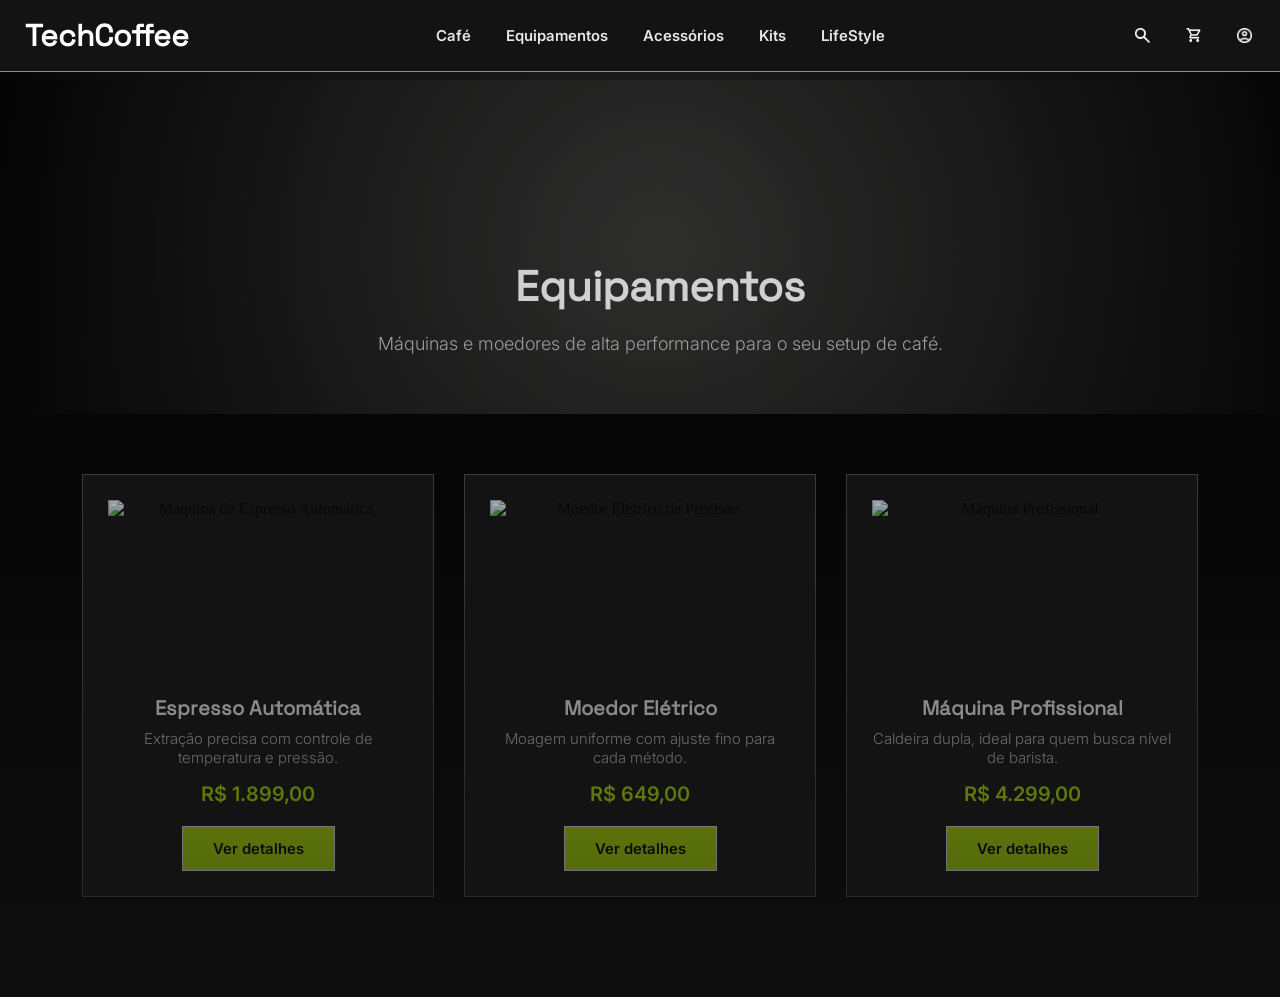
==== equipamentos.html @ c28b61a8 "TechCoffee 0.0.1" ====
<!DOCTYPE html>
<html lang="pt-br">

<head>
    <meta charset="UTF-8">
    <meta name="viewport" content="width=device-width, initial-scale=1.0">
    <title>Tech Equipamentos</title>
    <link rel="stylesheet" href="style.css">
</head>

<body>
    <header class="header">
        <navbar class="navigation">
            <div class="logo">
                <a href="index.html">
                    <h1 class="title-logo">TechCoffee</h1>
                </a>
            </div>
            <div class="nav_desktop">
                <ul>
                    <li><a href="cafe.html">Café</a></li>
                    <li><a href="equipamentos.html">Equipamentos</a></li>
                    <li><a href="acessorios.html">Acessórios</a></li>
                    <li><a href="kits.html">Kits</a></li>
                    <li><a href="lifestyle.html">LifeStyle</a></li>
                </ul>
            </div>
            <div class="actions">
                <button class="botao-search">
                    <div class="icon_search">
                        <img src="assets/icons/vetor-search.png" alt="icon search">
                    </div>
                </button>
                <button class="botao-carrinho">
                    <div class="icon_carrinho">
                        <img src="assets/icons/vetor-carrinho.png" alt="icon carrinho">
                    </div>
                </button>
                <button class="botao-perfil">
                    <div class="icon_perfil">
                        <img src="assets/icons/vetor-perfil.png" alt="icon perfil">
                    </div>
                </button>
            </div>
        </navbar>
    </header>
    <!--Cabeçalho-->

    <main class="main">
        <div class="page_heading">
            <h2>Equipamentos</h2>
            <p>
                Máquinas e moedores de alta performance para o seu setup de café.
            </p>
        </div>

        <div class="produtos_grid">
            <div class="produto_card">
                <img src="assets/img/equipamentos/maquina-espresso.png" alt="Máquina de Espresso Automática">
                <h3>Espresso Automática</h3>
                <p class="info_text">Extração precisa com controle de temperatura e pressão.</p>
                <span class="preco">R$ 1.899,00</span>
                <button class="botao_produto">
                    <p class="kit-text">Ver detalhes</p>
                </button>
            </div>

            <div class="produto_card">
                <img src="assets/img/equipamentos/moedor-eletrico.png" alt="Moedor Elétrico de Precisão">
                <h3>Moedor Elétrico</h3>
                <p class="info_text">Moagem uniforme com ajuste fino para cada método.</p>
                <span class="preco">R$ 649,00</span>
                <button class="botao_produto">
                    <p class="kit-text">Ver detalhes</p>
                </button>
            </div>

            <div class="produto_card">
                <img src="assets/img/equipamentos/maquina-profissional.png" alt="Máquina Profissional">
                <h3>Máquina Profissional</h3>
                <p class="info_text">Caldeira dupla, ideal para quem busca nível de barista.</p>
                <span class="preco">R$ 4.299,00</span>
                <button class="botao_produto">
                    <p class="kit-text">Ver detalhes</p>
                </button>
            </div>
        </div>
    </main>
</body>

</html>
---- style.css ----
@font-face {
    font-family: 'Space';
    src: url(assets/fontes/SpaceGrotesk-Regular.ttf);
}

@font-face {
    font-family: 'Inter';
    src: url(assets/fontes/Inter_18pt-SemiBold.ttf);
}
@font-face {
    font-family: 'light-inter';
    src: url(assets/fontes/Inter_18pt-Light.ttf);
}

*{
    margin: 0;
    padding: 0;
}

.navigation{
    display: flex;
    justify-content: space-between;
    background-color: #131313;
    align-items: center;
    position: fixed;
    width: 100%;
    z-index: 100;
    border-bottom: solid 1px rgb(145, 140, 140);

}
.logo{
    margin-left: 20px ;
}
.logo h1{
    color: white;
    font-family: 'Space';
    cursor: pointer;
}

.nav_desktop ul, li, a{
    display: flex;
    flex-direction: row ;
    text-decoration: none;
    color: rgb(235, 229, 229);
    gap: 15px;
    padding: 5px;
    font-family: 'Inter';
    font-size: 15px;
    cursor: pointer;
    transition: all 0.4s ease;
    text-align: center;
}

.nav_desktop li:hover{
    transform: scale(1.1);
}
.actions{
    display: flex;
    gap: 20px;
    margin-right: 20px;
    
}
.navigation button {
    background-color: transparent;
    border: 0;
    border-radius: 100px;
    padding: 8px;  
    margin: 20px 0px;                  /* área clicável maior */
    cursor: pointer;                 /* mãozinha ao passar o mouse */
    transition: all 0.3s ease;      /* transição no elemento certo */
}
.navigation button:hover {
    transform: scale(1.2); 
            /* cresce levemente */
}

.botao-search img,
.botao-carrinho img,
.botao-perfil img
{
    height: 15px;
    display: block;
    filter: invert(1);
    
}
/*Cabeçalho finaliza aqui*/

.main{
    width: 100%;
    background: radial-gradient(circle, #363535, #000000);
    border-bottom: solid 1px white;
    position: relative;
    overflow: hidden;
    padding-top: 80px;
}
.main::after{
    content: '';
    position: absolute;
    inset: 0;
    width: 100%;
    height: 100%;
    background: linear-gradient(to bottom, rgba(14, 20, 15, 0.2) 30%, rgba(19, 19, 19, 0.7) 100%);
    z-index: 1;
    pointer-events: none;
}
.hero_section{
    width: 100%;
    min-height: 820px;
    position: relative;
    display: flex;
    align-items: center;
    justify-content: center;
    text-align: center;
    color: white;
    overflow: hidden;
    padding: 70px 20px 90px;
    box-sizing: border-box;
    scroll-margin-top: 90px;
}
.hero_section img{
    position: absolute;
    top: 50%;
    left: 50%;
    transform: translate(-50%, -50%);
    height: 100%;
    max-height: 800px;
    width: auto;
    max-width: 92%;
    object-fit: contain;
    opacity: 0.4;
    z-index: 0;
}
.hero_content{
    position: relative;
    z-index: 3;
    display: flex;
    flex-direction: column;
    align-items: center;
    max-width: 900px;
}
.hero_content h2{
    font-family: 'Space';
    font-size: 50px;
    line-height: 1.2;
}
.hero_content .info_heading{
    margin-top: 30px;
}
.hero_content .info_text{
    font-family: 'light-inter';
    font-size: 22px;
    color: #c5c5c5;
    max-width: 720px;
    margin: 0 auto;
}
.actions_main{
    position: relative;
    z-index: 3;
    display: flex;
    flex-wrap: wrap;
    justify-content: center;
    gap: 25px;
    margin-top: 45px;
}

.actions_main .botao_explore,
.actions_main .botao_mais{
    position: relative;
    z-index: 3;
    display: inline-block;
    font-family: 'Inter';
    font-size: 20px;
    border: 1px solid #C0F500;
    padding: 15px 40px;
    cursor: pointer;
    text-decoration: none;
    transition: all 0.4s ease;
    box-sizing: border-box;
}

.actions_main .botao_explore{
    background-color: #C0F500;
    color: black;
}

.actions_main .botao_mais{
    background-color: transparent;
    color: white;
}

.actions_main .botao_explore:hover,
.actions_main .botao_mais:hover{
    transform: scale(1.1);
    background-color: transparent;
    color: #C0F500;
}

/* Páginas internas (Kits, Café, Equipamentos, Acessórios, LifeStyle) */

.page_heading{
    width: 100%;
    background: radial-gradient(circle, #363535, #000000);
    color: white;
    text-align: center;
    padding: 180px 20px 60px;
}
.page_heading h2{
    font-family: 'Space';
    font-size: 42px;
}
.page_heading p{
    font-family: 'light-inter';
    font-size: 18px;
    color: #c5c5c5;
    max-width: 600px;
    margin: 20px auto 0;
}

/* Cabeçalho de página com foto de fundo */

.page_hero{
    width: 100%;
    min-height: 10px;
    background-color: #000000;
    position: relative;
    overflow: hidden;
    display: flex;
    align-items: center;
    justify-content: center;
}
.page_hero img{
    position: absolute;
    inset: 0;
    width: 100%;
    height: 100%;
    object-fit: cover;
    opacity: 0.4;
}
.page_hero::after{
    content: '';
    position: absolute;
    inset: 0;
    background: linear-gradient(to bottom, rgba(0, 0, 0, 0.35), rgba(0, 0, 0, 0.85));
    pointer-events: none;
}
.page_hero_heading{
    position: relative;
    z-index: 2;
    color: white;
    text-align: center;
    padding: 80px 20px;
}
.page_hero_heading h2{
    font-family: 'Space';
    font-size: 70px;
}
.page_hero_heading p{
    font-family: 'light-inter';
    font-size: 18px;
    color: #c5c5c5;
    max-width: 600px;
    margin: 20px auto 0;
}

.produtos_grid{
    display: flex;
    flex-wrap: wrap;
    justify-content: center;
    gap: 30px;
    background-color: #000000;
    padding: 60px 40px 100px;
}

.produto_card{
    background-color: #131313;
    border: 1px solid rgb(78, 78, 78);
    width: 300px;
    padding: 25px;
    display: flex;
    flex-direction: column;
    align-items: center;
    text-align: center;
    transition: all 0.4s ease;
}
.produto_card:hover{
    transform: translateY(-8px);
    border-color: #C0F500;
}
.produto_card img{
    width: 100%;
    height: 180px;
    object-fit: contain;
    margin-bottom: 15px;
}
.produto_card h3{
    font-family: 'Space';
    color: white;
    font-size: 20px;
    margin-bottom: 8px;
}
.produto_card .info_text{
    font-family: 'light-inter';
    color: #c5c5c5;
    font-size: 15px;
    margin-bottom: 15px;
}
.preco{
    font-family: 'Inter';
    color: #C0F500;
    font-size: 20px;
    margin-bottom: 20px;
}
.botao_produto{
    font-family: 'Inter';
    font-size: 15px;
    border: 1px solid white;
    background-color: #C0F500;
    color: black;
    padding: 12px 30px;
    cursor: pointer;
    transition: all 0.3s ease;
}
.botao_produto:hover{
    transform: scale(1.1);
    background-color: transparent;
    color: #C0F500;
}

/* Modal de produto */

.modal_overlay{
    position: fixed;
    inset: 0;
    background: rgba(0, 0, 0, 0.75);
    display: flex;
    align-items: center;
    justify-content: center;
    z-index: 200;
    padding: 20px;
}
.modal_box{
    background-color: #131313;
    border: 1px solid rgb(78, 78, 78);
    max-width: 420px;
    width: 100%;
    padding: 30px;
    position: relative;
    text-align: center;
    display: flex;
    flex-direction: column;
    align-items: center;
}
.modal_fechar{
    position: absolute;
    top: 8px;
    right: 14px;
    background: transparent;
    border: 0;
    color: white;
    font-size: 26px;
    line-height: 1;
    cursor: pointer;
    transition: color 0.3s ease;
}
.modal_fechar:hover{
    color: #C0F500;
}
.modal_box img{
    width: 100%;
    height: 200px;
    object-fit: contain;
    margin-bottom: 15px;
}
.modal_box h3{
    font-family: 'Space';
    color: white;
    font-size: 22px;
    margin-bottom: 10px;
}
.modal_box .info_text{
    font-family: 'light-inter';
    color: #c5c5c5;
    font-size: 15px;
    margin-bottom: 15px;
}
.modal_box .preco{
    font-family: 'Inter';
    color: #C0F500;
    font-size: 22px;
    display: block;
    margin-bottom: 20px;
}

/* ==========================================================
   HOMEPAGE
   ========================================================== */

html{
    scroll-behavior: smooth;
}
section[id]{
    scroll-margin-top: 90px;
}

.section_heading{
    max-width: 680px;
    margin: 0 auto 55px;
    text-align: center;
}
.section_tag{
    display: block;
    font-family: 'Inter';
    color: #C0F500;
    font-size: 13px;
    letter-spacing: 2.5px;
    text-transform: uppercase;
    margin-bottom: 14px;
}
.section_heading h2{
    font-family: 'Space';
    font-size: 36px;
    color: white;
    margin-bottom: 14px;
}
.section_heading p{
    font-family: 'light-inter';
    font-size: 16px;
    color: #c5c5c5;
}

/* ---------- Encontre seu café ideal ---------- */

.metodos_section{
    background-color: #000000;
    padding: 100px 40px 110px;
}

.metodos_grid{
    max-width: 1200px;
    margin: 0 auto;
    display: grid;
    grid-template-columns: repeat(auto-fit, minmax(170px, 1fr));
    gap: 20px;
    box-sizing: border-box;
}
.metodo_card{
    background-color: #131313;
    border: 1px solid rgb(78, 78, 78);
    padding: 34px 20px;
    box-sizing: border-box;
    text-align: center;
    transition: all 0.4s ease;
}
.metodo_card:hover{
    transform: translateY(-8px);
    border-color: #C0F500;
}
.metodo_sigla{
    font-family: 'Space';
    font-size: 24px;
    color: #C0F500;
    margin-bottom: 16px;
}
.metodo_card h3{
    font-family: 'Space';
    font-size: 17px;
    color: white;
    margin-bottom: 8px;
}
.metodo_card p{
    font-family: 'light-inter';
    font-size: 13px;
    color: #9a9a9a;
}

/* ---------- Monte seu setup ---------- */

.setup_section{
    background: radial-gradient(circle at top, #262626, #000000);
    padding: 100px 40px 120px;
}
.setup_grid{
    max-width: 1150px;
    margin: 0 auto;
    display: flex;
    flex-wrap: wrap;
    justify-content: center;
    align-items: center;
    gap: 10px;
    box-sizing: border-box;
}
.setup_item{
    background-color: #131313;
    border: 1px solid rgb(78, 78, 78);
    width: 230px;
    padding: 25px 20px;
    text-align: center;
    box-sizing: border-box;
    transition: all 0.4s ease;
}
.setup_item:hover{
    transform: translateY(-8px);
    border-color: #C0F500;
}
.setup_item img{
    width: 100%;
    height: 120px;
    object-fit: contain;
    margin-bottom: 16px;
}
.setup_step{
    display: block;
    font-family: 'Inter';
    color: #C0F500;
    font-size: 13px;
    margin-bottom: 8px;
}
.setup_item h3{
    font-family: 'Space';
    font-size: 17px;
    color: white;
    margin-bottom: 6px;
}
.setup_item p{
    font-family: 'light-inter';
    font-size: 13px;
    color: #9a9a9a;
}
.setup_arrow{
    font-family: 'Space';
    font-size: 22px;
    color: #C0F500;
    padding: 0 6px;
}

/* ---------- Destaques TechCoffee ---------- */

.destaques_section{
    background-color: #000000;
    padding: 100px 0 20px;
}
.destaques_section .produtos_grid{
    padding-top: 0;
}
.ver_todos{
    display: block;
    width: fit-content;
    margin: 45px auto 0;
    font-family: 'Inter';
    font-size: 15px;
    color: #C0F500;
    text-decoration: none;
    border-bottom: 1px solid #C0F500;
    padding-bottom: 4px;
    transition: opacity 0.3s ease;
}
.ver_todos:hover{
    opacity: 0.65;
}

/* ---------- TechCoffee Lab ---------- */

.lab_section{
    background-color: #050505;
    padding: 100px 40px 120px;
}
.lab_grid{
    max-width: 1200px;
    margin: 0 auto;
    display: grid;
    grid-template-columns: repeat(auto-fit, minmax(260px, 1fr));
    gap: 25px;
    box-sizing: border-box;
}
.lab_card{
    position: relative;
    height: 320px;
    overflow: hidden;
    border: 1px solid rgb(78, 78, 78);
    transition: border-color 0.4s ease;
}
.lab_card:hover{
    border-color: #C0F500;
}
.lab_card img{
    position: absolute;
    inset: 0;
    width: 100%;
    height: 100%;
    object-fit: cover;
    opacity: 0.55;
    transition: transform 0.6s ease, opacity 0.4s ease;
}
.lab_card:hover img{
    transform: scale(1.08);
    opacity: 0.7;
}
.lab_card::after{
    content: '';
    position: absolute;
    inset: 0;
    background: linear-gradient(to top, rgba(0, 0, 0, 0.92), rgba(0, 0, 0, 0.15) 65%);
}
.lab_content{
    position: relative;
    z-index: 2;
    height: 100%;
    display: flex;
    flex-direction: column;
    justify-content: flex-end;
    padding: 26px;
    box-sizing: border-box;
    text-align: left;
}
.lab_tag{
    font-family: 'Inter';
    color: #C0F500;
    font-size: 12px;
    letter-spacing: 1.5px;
    text-transform: uppercase;
    margin-bottom: 10px;
}
.lab_content h3{
    font-family: 'Space';
    font-size: 19px;
    color: white;
    margin-bottom: 8px;
}
.lab_content p{
    font-family: 'light-inter';
    font-size: 13px;
    color: #c5c5c5;
}

/* ---------- Banner final ---------- */

.cta_final{
    position: relative;
    overflow: hidden;
    border-top: 1px solid rgb(78, 78, 78);
    border-bottom: 1px solid rgb(78, 78, 78);
    padding: 160px 20px;
    text-align: center;
}
.cta_final img{
    position: absolute;
    inset: 0;
    width: 100%;
    height: 100%;
    object-fit: cover;
    object-position: center 30%;
    opacity: 0.55;
    z-index: 0;
}
.cta_final::after{
    content: '';
    position: absolute;
    inset: 0;
    background: radial-gradient(circle, rgba(10, 10, 10, 0.55), rgba(0, 0, 0, 0.92));
    z-index: 1;
    pointer-events: none;
}
.cta_final h2{
    position: relative;
    z-index: 2;
    font-family: 'Space';
    font-size: 44px;
    color: white;
    max-width: 760px;
    margin: 0 auto 35px;
    line-height: 1.25;
}
.botao_cta{
    position: relative;
    z-index: 2;
    display: inline-block;
    font-family: 'Inter';
    font-size: 18px;
    background-color: #C0F500;
    color: black;
    border: 1px solid #C0F500;
    padding: 16px 46px;
    text-decoration: none;
    cursor: pointer;
    transition: all 0.4s ease;
}
.botao_cta:hover{
    transform: scale(1.06);
    background-color: transparent;
    color: #C0F500;
}

/* ---------- Footer ---------- */

.footer{
    background-color: #0a0a0a;
    border-top: 1px solid rgb(78, 78, 78);
    color: #c5c5c5;
    padding: 70px 40px 30px;
    box-sizing: border-box;
}
.footer_grid{
    max-width: 1200px;
    margin: 0 auto;
    display: grid;
    grid-template-columns: 1.4fr 1fr 1fr 1fr;
    gap: 40px;
    padding-bottom: 50px;
    box-sizing: border-box;
}
.footer_brand h2{
    font-family: 'Space';
    color: white;
    font-size: 24px;
    margin-bottom: 14px;
}
.footer_brand p{
    font-family: 'light-inter';
    font-size: 14px;
    color: #9a9a9a;
    max-width: 260px;
    margin-bottom: 22px;
}
.footer_social{
    display: flex;
    gap: 12px;
}
.footer_social a{
    width: 34px;
    height: 34px;
    border: 1px solid rgb(78, 78, 78);
    display: flex;
    align-items: center;
    justify-content: center;
    color: #c5c5c5;
    text-decoration: none;
    font-family: 'Inter';
    font-size: 12px;
    transition: all 0.3s ease;
}
.footer_social a:hover{
    border-color: #C0F500;
    color: #C0F500;
}
.footer_col h4{
    font-family: 'Inter';
    color: white;
    font-size: 13px;
    letter-spacing: 1px;
    text-transform: uppercase;
    margin-bottom: 20px;
}
.footer_col ul{
    list-style: none;
}
.footer_col li{
    margin-bottom: 11px;
}
.footer_col a{
    font-family: 'light-inter';
    font-size: 14px;
    color: #c5c5c5;
    text-decoration: none;
    transition: color 0.3s ease;
}
.footer_col a:hover{
    color: #C0F500;
}
.footer_bottom{
    max-width: 1200px;
    margin: 0 auto;
    border-top: 1px solid rgb(40, 40, 40);
    padding-top: 22px;
    display: flex;
    justify-content: space-between;
    flex-wrap: wrap;
    gap: 12px;
    font-family: 'light-inter';
    font-size: 12px;
    color: #7a7a7a;
    box-sizing: border-box;
}

/* ==========================================================
   RESPONSIVIDADE
   ========================================================== */

@media (max-width: 1024px){
    .hero_section{ min-height: 700px; }
    .hero_content h2{ font-size: 40px; }
    .footer_grid{ grid-template-columns: 1fr 1fr; }
}

@media (max-width: 768px){
    .hero_section{ min-height: 560px; padding: 60px 20px 70px; }
    .hero_content h2{ font-size: 32px; }
    .hero_content .info_text{ font-size: 17px; }
    .actions_main{ flex-direction: column; width: 100%; }
    .actions_main .botao_explore,
    .actions_main .botao_mais{ width: 100%; text-align: center; box-sizing: border-box; }

    .page_heading, .page_hero_heading{ padding-left: 20px; padding-right: 20px; }
    .page_heading h2, .page_hero_heading h2{ font-size: 30px; }

    .produtos_grid{ padding-left: 20px; padding-right: 20px; }
    .produto_card{ width: 100%; max-width: 340px; }

    .setup_grid{ flex-direction: column; }
    .setup_arrow{ transform: rotate(90deg); }

    .section_heading h2{ font-size: 28px; }
    .metodos_section, .setup_section, .lab_section{ padding-left: 20px; padding-right: 20px; }

    .cta_final{ padding: 100px 20px; }
    .cta_final h2{ font-size: 28px; }

    .footer_grid{ grid-template-columns: 1fr; }
    .footer{ padding: 60px 20px 25px; }
}

@media (max-width: 480px){
    .metodos_grid{ grid-template-columns: 1fr 1fr; }
    .lab_grid{ grid-template-columns: 1fr; }
    .footer_bottom{ flex-direction: column; }
}
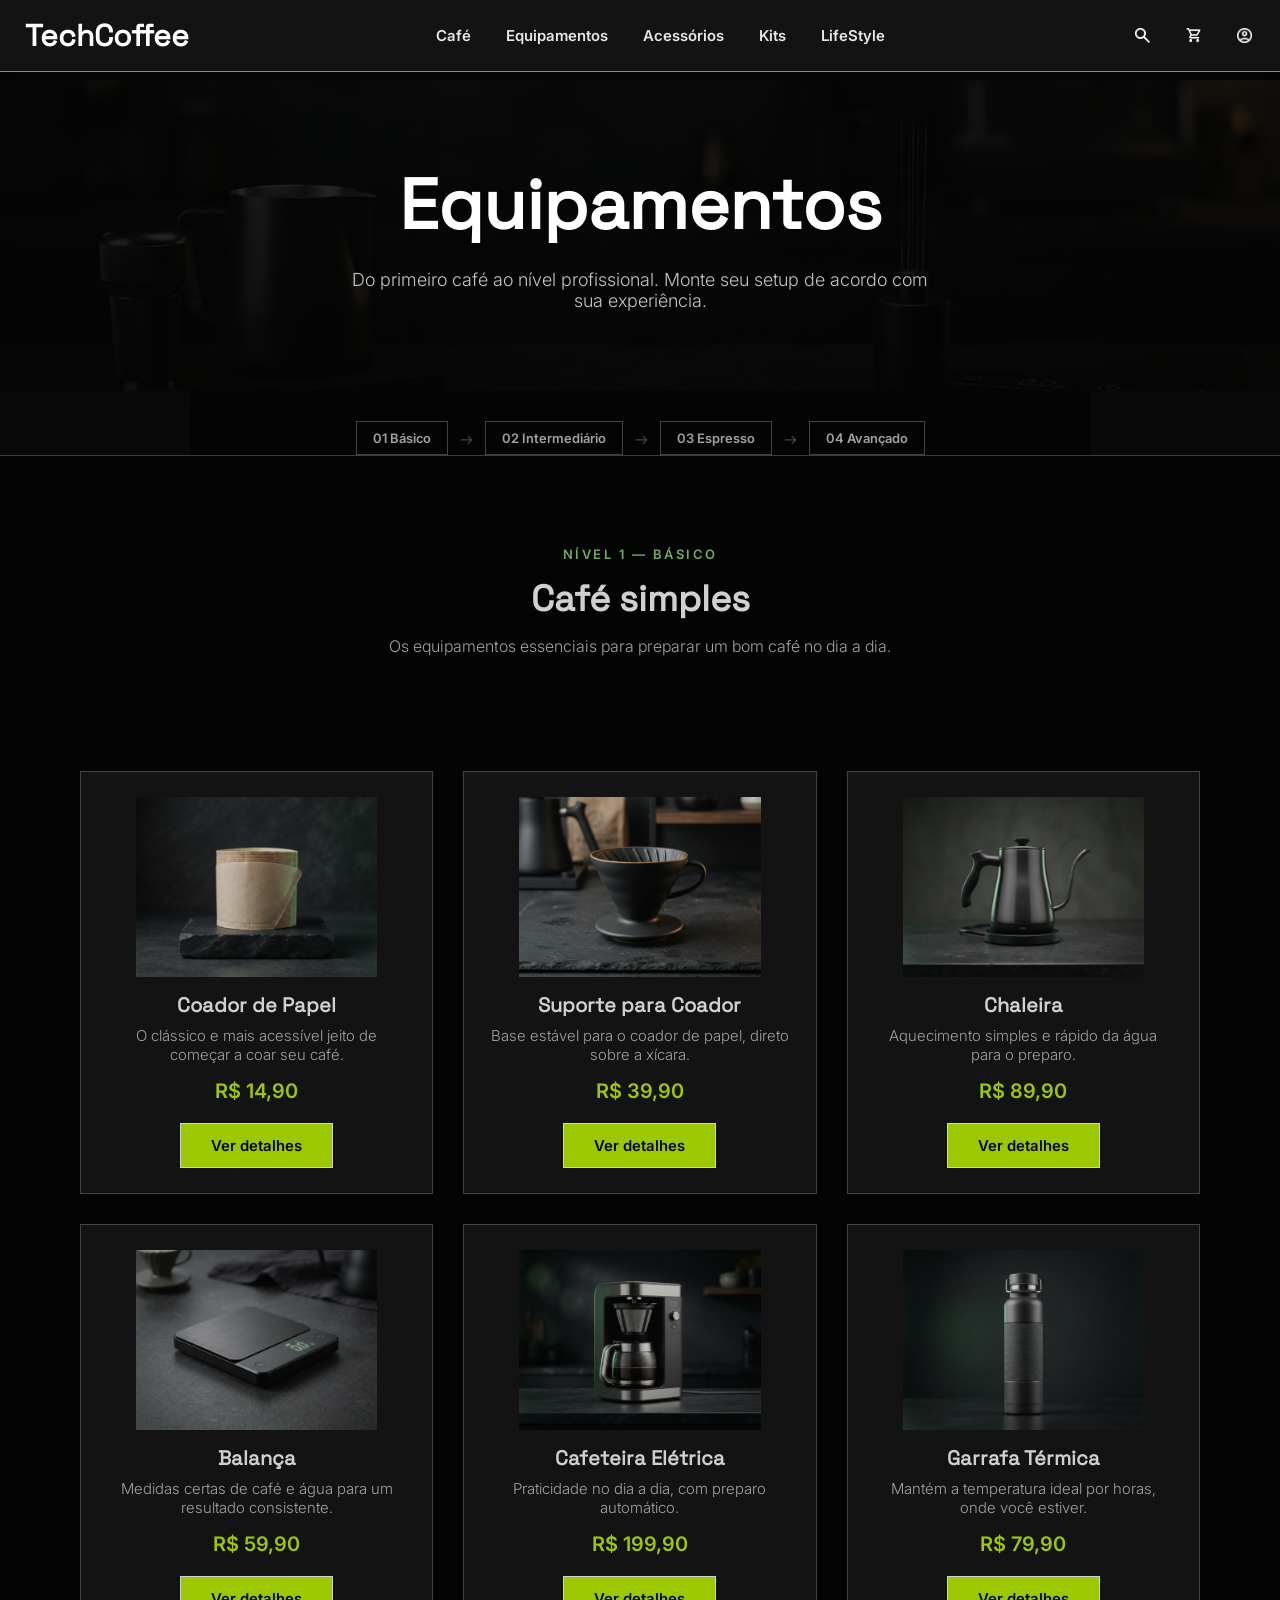
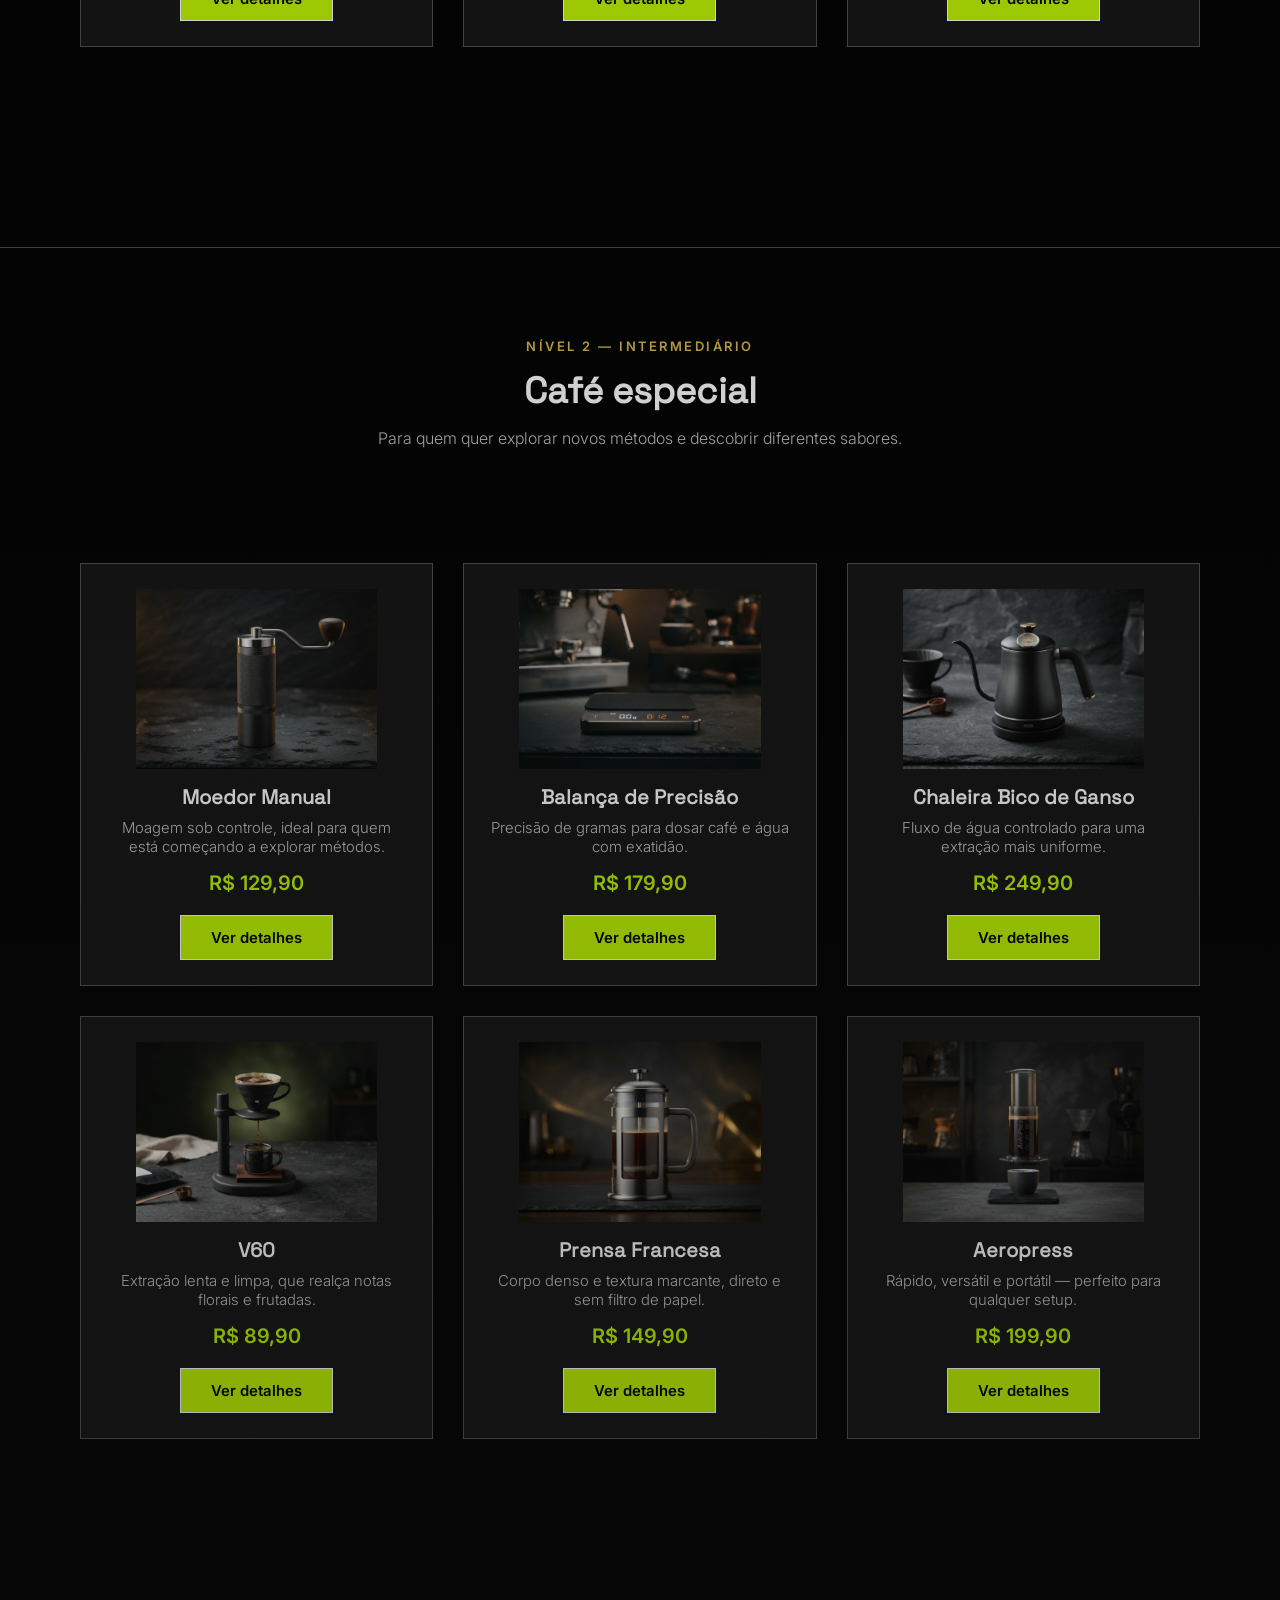
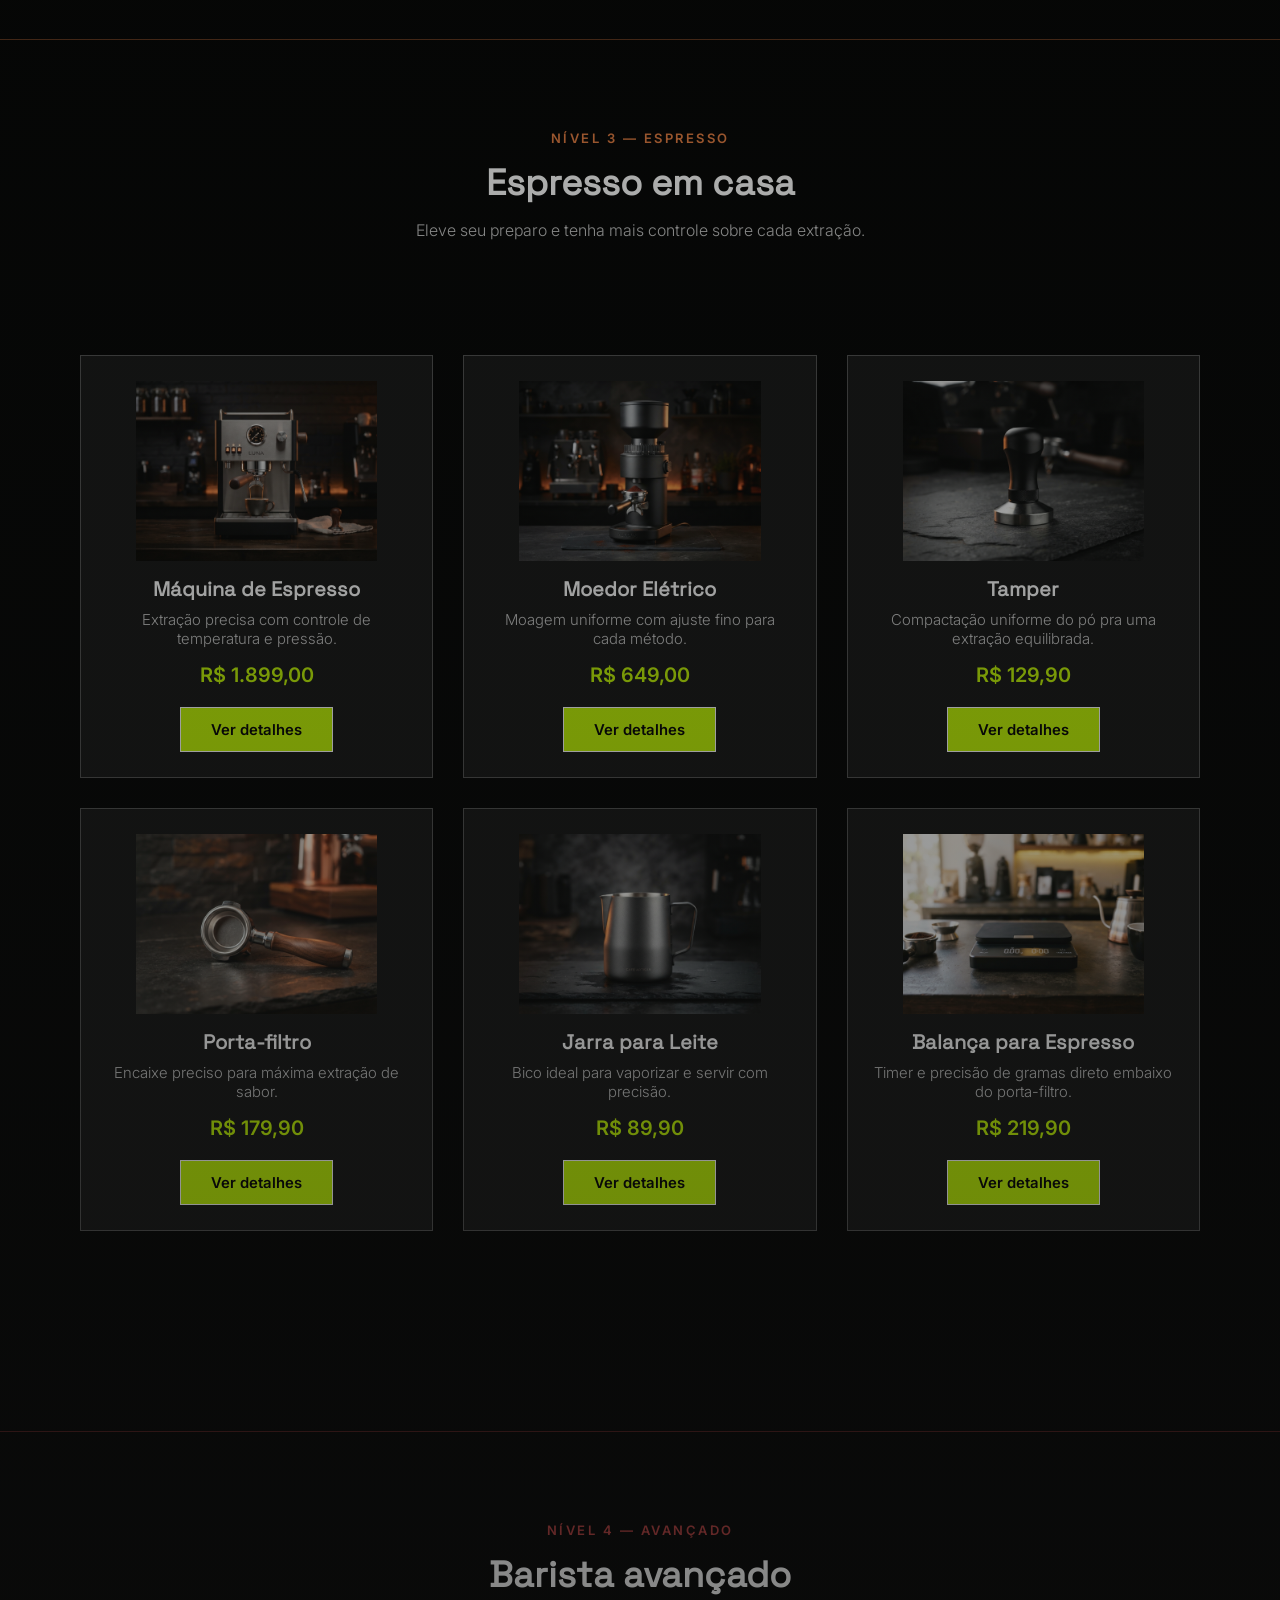
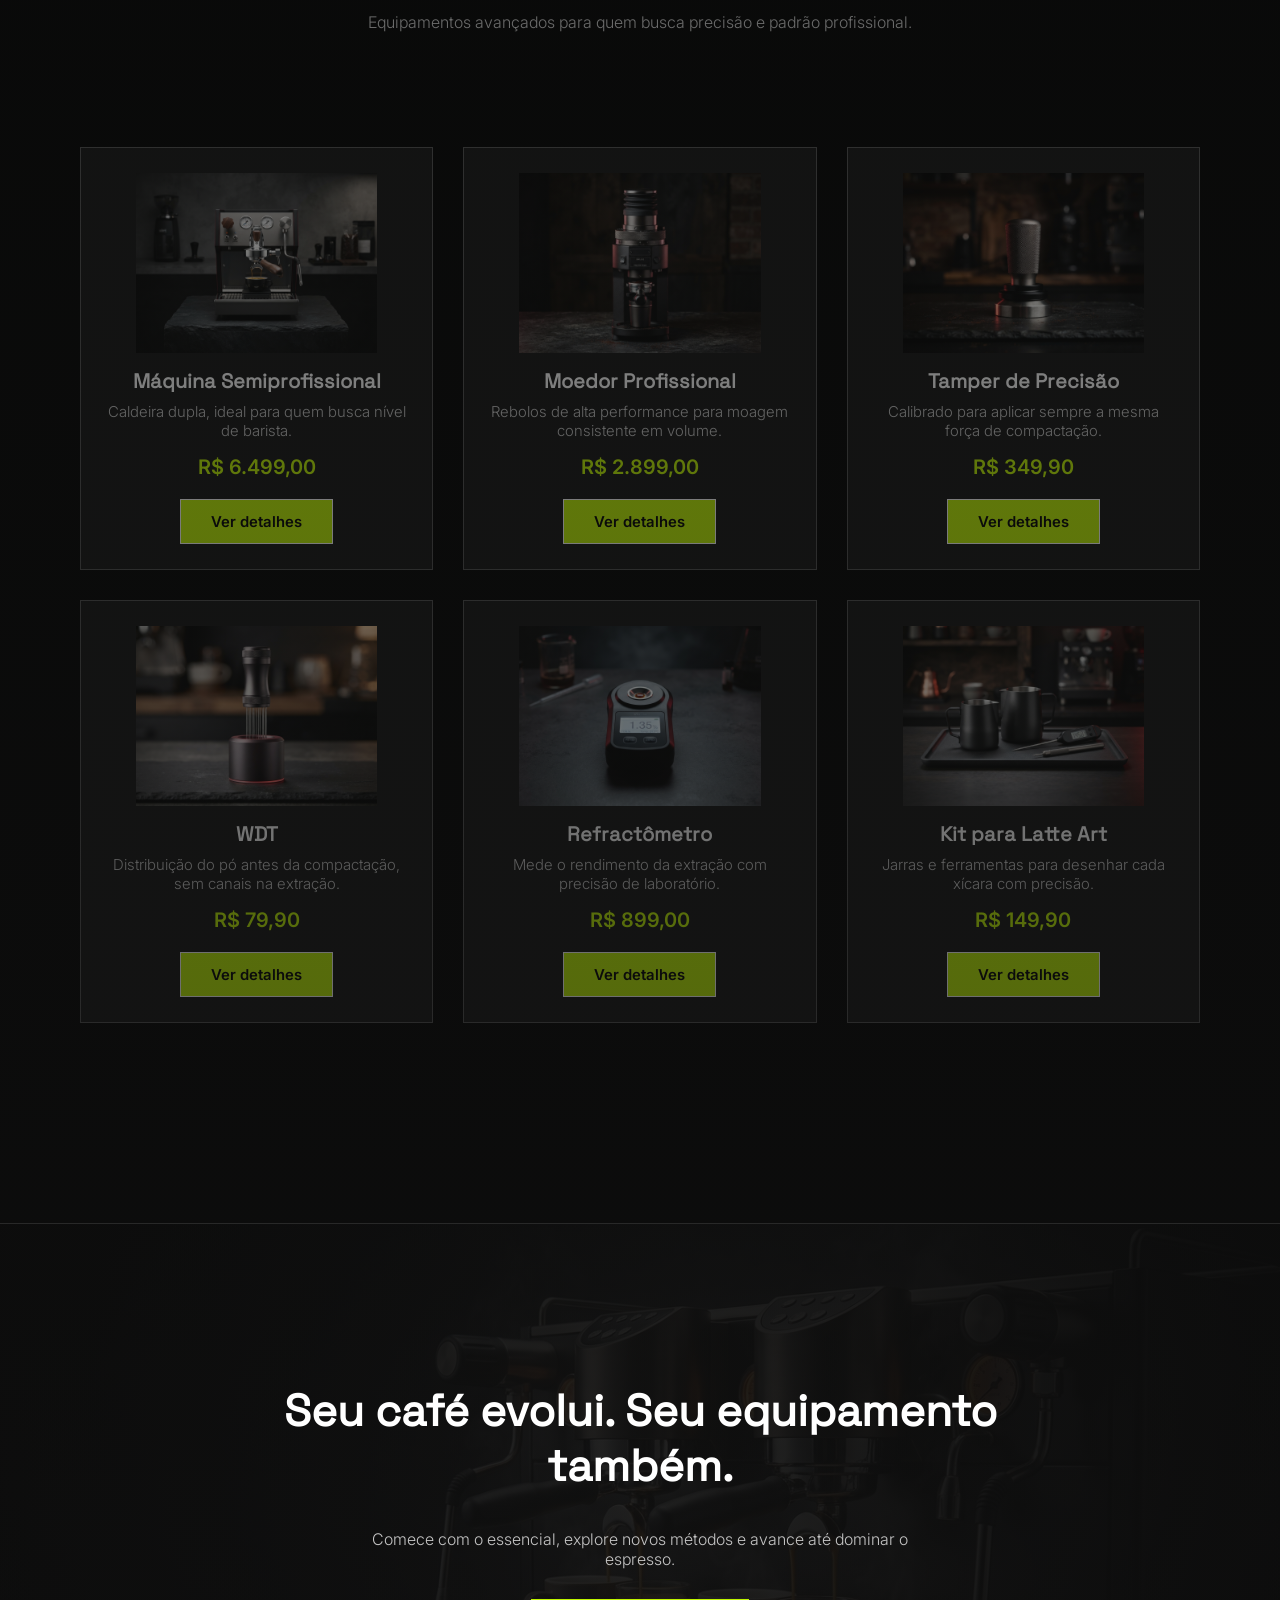
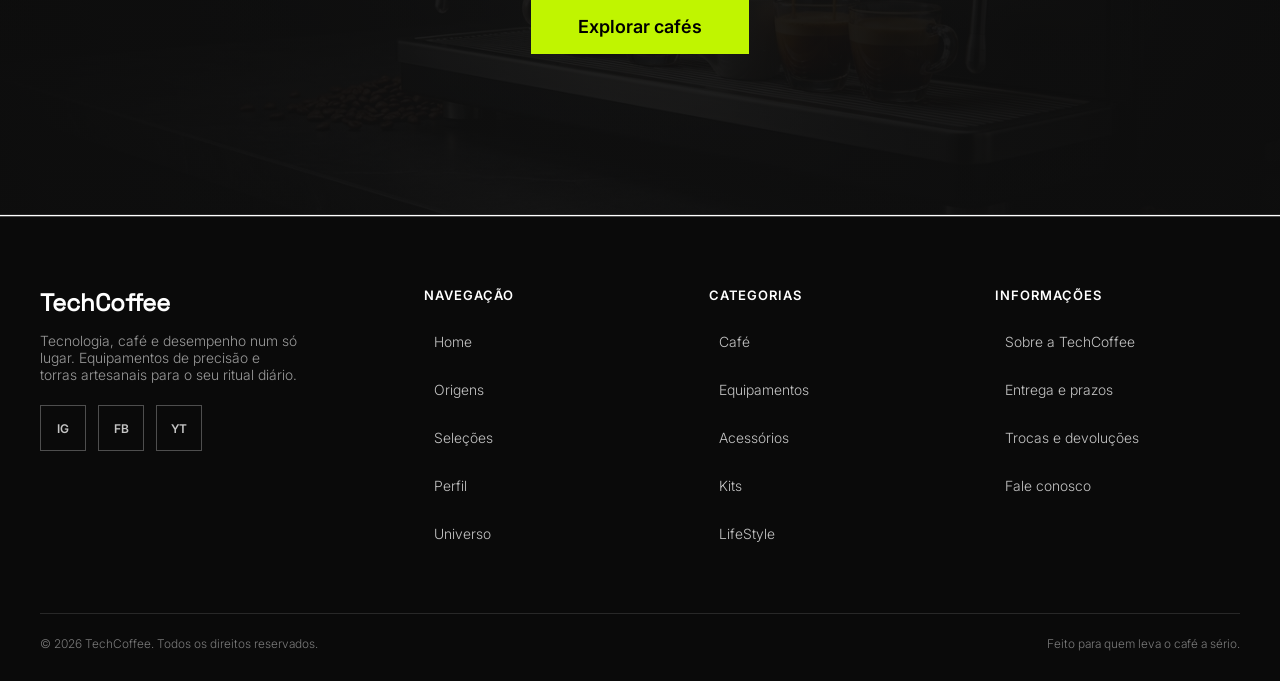
==== commit 7be3a45b: "TechCoffee 0.0.4 (Equip)" ====
--- a/equipamentos.html
+++ b/equipamentos.html
@@ -47,45 +47,347 @@
     <!--Cabeçalho-->
 
     <main class="main">
-        <div class="page_heading">
-            <h2>Equipamentos</h2>
-            <p>
-                Máquinas e moedores de alta performance para o seu setup de café.
-            </p>
-        </div>
-
-        <div class="produtos_grid">
-            <div class="produto_card">
-                <img src="assets/img/equipamentos/maquina-espresso.png" alt="Máquina de Espresso Automática">
-                <h3>Espresso Automática</h3>
-                <p class="info_text">Extração precisa com controle de temperatura e pressão.</p>
-                <span class="preco">R$ 1.899,00</span>
-                <button class="botao_produto">
-                    <p class="kit-text">Ver detalhes</p>
-                </button>
-            </div>
-
-            <div class="produto_card">
-                <img src="assets/img/equipamentos/moedor-eletrico.png" alt="Moedor Elétrico de Precisão">
-                <h3>Moedor Elétrico</h3>
-                <p class="info_text">Moagem uniforme com ajuste fino para cada método.</p>
-                <span class="preco">R$ 649,00</span>
-                <button class="botao_produto">
-                    <p class="kit-text">Ver detalhes</p>
-                </button>
-            </div>
-
-            <div class="produto_card">
-                <img src="assets/img/equipamentos/maquina-profissional.png" alt="Máquina Profissional">
-                <h3>Máquina Profissional</h3>
-                <p class="info_text">Caldeira dupla, ideal para quem busca nível de barista.</p>
-                <span class="preco">R$ 4.299,00</span>
-                <button class="botao_produto">
-                    <p class="kit-text">Ver detalhes</p>
-                </button>
-            </div>
-        </div>
+        
+        <section class="page_hero">
+                <img src="assets/img/0equipamentos.png" alt="Grãos de café">
+                <div class="page_hero_heading">
+                    <h2>Equipamentos</h2>
+                    <p>
+                        Do primeiro café ao nível profissional. Monte seu setup de acordo com sua experiência.
+                    </p>
+                </div>
+        </section>
+
+        <!-- Navegação de progressão entre níveis -->
+        <nav class="niveis_nav" aria-label="Níveis de experiência">
+            <a href="#nivel-basico" class="nivel_link">01 Básico</a>
+            <span class="nivel_separador">→</span>
+            <a href="#nivel-intermediario" class="nivel_link">02 Intermediário</a>
+            <span class="nivel_separador">→</span>
+            <a href="#nivel-espresso" class="nivel_link">03 Espresso</a>
+            <span class="nivel_separador">→</span>
+            <a href="#nivel-avancado" class="nivel_link">04 Avançado</a>
+        </nav>
+
+        <!-- NÍVEL 1 — BÁSICO -->
+        <section class="nivel_secao nivel_secao--basico" id="nivel-basico">
+            <div class="section_heading">
+                <span class="section_tag nivel_tag--basico">Nível 1 — Básico</span>
+                <h2>Café simples</h2>
+                <p>Os equipamentos essenciais para preparar um bom café no dia a dia.</p>
+            </div>
+            <div class="produtos_grid produtos_grid_niveis">
+                <div class="produto_card">
+                    <img src="assets/img/equipamentos/1coador-papel.png" alt="Coador de Papel">
+                    <h3>Coador de Papel</h3>
+                    <p class="info_text">O clássico e mais acessível jeito de começar a coar seu café.</p>
+                    <span class="preco">R$ 14,90</span>
+                    <button class="botao_produto">
+                        <p class="kit-text">Ver detalhes</p>
+                    </button>
+                </div>
+                <div class="produto_card">
+                    <img src="assets/img/equipamentos/1suporte-coador.png" alt="Suporte para Coador">
+                    <h3>Suporte para Coador</h3>
+                    <p class="info_text">Base estável para o coador de papel, direto sobre a xícara.</p>
+                    <span class="preco">R$ 39,90</span>
+                    <button class="botao_produto">
+                        <p class="kit-text">Ver detalhes</p>
+                    </button>
+                </div>
+                <div class="produto_card">
+                    <img src="assets/img/equipamentos/1chaleira.png" alt="Chaleira">
+                    <h3>Chaleira</h3>
+                    <p class="info_text">Aquecimento simples e rápido da água para o preparo.</p>
+                    <span class="preco">R$ 89,90</span>
+                    <button class="botao_produto">
+                        <p class="kit-text">Ver detalhes</p>
+                    </button>
+                </div>
+                <div class="produto_card">
+                    <img src="assets/img/equipamentos/1balanca.png" alt="Balança">
+                    <h3>Balança</h3>
+                    <p class="info_text">Medidas certas de café e água para um resultado consistente.</p>
+                    <span class="preco">R$ 59,90</span>
+                    <button class="botao_produto">
+                        <p class="kit-text">Ver detalhes</p>
+                    </button>
+                </div>
+                <div class="produto_card">
+                    <img src="assets/img/equipamentos/1cafeteira-eletrica.png" alt="Cafeteira Elétrica">
+                    <h3>Cafeteira Elétrica</h3>
+                    <p class="info_text">Praticidade no dia a dia, com preparo automático.</p>
+                    <span class="preco">R$ 199,90</span>
+                    <button class="botao_produto">
+                        <p class="kit-text">Ver detalhes</p>
+                    </button>
+                </div>
+                <div class="produto_card">
+                    <img src="assets/img/equipamentos/1garrafa-termica.png" alt="Garrafa Térmica">
+                    <h3>Garrafa Térmica</h3>
+                    <p class="info_text">Mantém a temperatura ideal por horas, onde você estiver.</p>
+                    <span class="preco">R$ 79,90</span>
+                    <button class="botao_produto">
+                        <p class="kit-text">Ver detalhes</p>
+                    </button>
+                </div>
+            </div>
+        </section>
+
+        <!-- NÍVEL 2 — INTERMEDIÁRIO -->
+        <section class="nivel_secao nivel_secao--intermediario" id="nivel-intermediario">
+            <div class="section_heading">
+                <span class="section_tag nivel_tag--intermediario">Nível 2 — Intermediário</span>
+                <h2>Café especial</h2>
+                <p>Para quem quer explorar novos métodos e descobrir diferentes sabores.</p>
+            </div>
+            <div class="produtos_grid produtos_grid_niveis">
+                <div class="produto_card">
+                    <img src="assets/img/equipamentos/2moedor-manual.png" alt="Moedor Manual">
+                    <h3>Moedor Manual</h3>
+                    <p class="info_text">Moagem sob controle, ideal para quem está começando a explorar métodos.</p>
+                    <span class="preco">R$ 129,90</span>
+                    <button class="botao_produto">
+                        <p class="kit-text">Ver detalhes</p>
+                    </button>
+                </div>
+                <div class="produto_card">
+                    <img src="assets/img/equipamentos/2balanca-precisao.png" alt="Balança de Precisão">
+                    <h3>Balança de Precisão</h3>
+                    <p class="info_text">Precisão de gramas para dosar café e água com exatidão.</p>
+                    <span class="preco">R$ 179,90</span>
+                    <button class="botao_produto">
+                        <p class="kit-text">Ver detalhes</p>
+                    </button>
+                </div>
+                <div class="produto_card">
+                    <img src="assets/img/equipamentos/2chaleira-bico-ganso.png" alt="Chaleira Bico de Ganso">
+                    <h3>Chaleira Bico de Ganso</h3>
+                    <p class="info_text">Fluxo de água controlado para uma extração mais uniforme.</p>
+                    <span class="preco">R$ 249,90</span>
+                    <button class="botao_produto">
+                        <p class="kit-text">Ver detalhes</p>
+                    </button>
+                </div>
+                <div class="produto_card">
+                    <img src="assets/img/equipamentos/2v60.png" alt="V60">
+                    <h3>V60</h3>
+                    <p class="info_text">Extração lenta e limpa, que realça notas florais e frutadas.</p>
+                    <span class="preco">R$ 89,90</span>
+                    <button class="botao_produto">
+                        <p class="kit-text">Ver detalhes</p>
+                    </button>
+                </div>
+                <div class="produto_card">
+                    <img src="assets/img/equipamentos/2prensa-francesa.png" alt="Prensa Francesa">
+                    <h3>Prensa Francesa</h3>
+                    <p class="info_text">Corpo denso e textura marcante, direto e sem filtro de papel.</p>
+                    <span class="preco">R$ 149,90</span>
+                    <button class="botao_produto">
+                        <p class="kit-text">Ver detalhes</p>
+                    </button>
+                </div>
+                <div class="produto_card">
+                    <img src="assets/img/equipamentos/2aeropress.png" alt="Aeropress">
+                    <h3>Aeropress</h3>
+                    <p class="info_text">Rápido, versátil e portátil — perfeito para qualquer setup.</p>
+                    <span class="preco">R$ 199,90</span>
+                    <button class="botao_produto">
+                        <p class="kit-text">Ver detalhes</p>
+                    </button>
+                </div>
+            </div>
+        </section>
+
+        <!-- NÍVEL 3 — ESPRESSO -->
+        <section class="nivel_secao nivel_secao--espresso" id="nivel-espresso">
+            <div class="section_heading">
+                <span class="section_tag nivel_tag--espresso">Nível 3 — Espresso</span>
+                <h2>Espresso em casa</h2>
+                <p>Eleve seu preparo e tenha mais controle sobre cada extração.</p>
+            </div>
+            <div class="produtos_grid produtos_grid_niveis">
+                <div class="produto_card">
+                    <img src="assets/img/equipamentos/3maquina-espresso.png" alt="Máquina de Espresso">
+                    <h3>Máquina de Espresso</h3>
+                    <p class="info_text">Extração precisa com controle de temperatura e pressão.</p>
+                    <span class="preco">R$ 1.899,00</span>
+                    <button class="botao_produto">
+                        <p class="kit-text">Ver detalhes</p>
+                    </button>
+                </div>
+                <div class="produto_card">
+                    <img src="assets/img/equipamentos/3moedor-eletrico.png" alt="Moedor Elétrico">
+                    <h3>Moedor Elétrico</h3>
+                    <p class="info_text">Moagem uniforme com ajuste fino para cada método.</p>
+                    <span class="preco">R$ 649,00</span>
+                    <button class="botao_produto">
+                        <p class="kit-text">Ver detalhes</p>
+                    </button>
+                </div>
+                <div class="produto_card">
+                    <img src="assets/img/equipamentos/3tamper.png" alt="Tamper">
+                    <h3>Tamper</h3>
+                    <p class="info_text">Compactação uniforme do pó pra uma extração equilibrada.</p>
+                    <span class="preco">R$ 129,90</span>
+                    <button class="botao_produto">
+                        <p class="kit-text">Ver detalhes</p>
+                    </button>
+                </div>
+                <div class="produto_card">
+                    <img src="assets/img/equipamentos/3porta-filtro.png" alt="Porta-filtro">
+                    <h3>Porta-filtro</h3>
+                    <p class="info_text">Encaixe preciso para máxima extração de sabor.</p>
+                    <span class="preco">R$ 179,90</span>
+                    <button class="botao_produto">
+                        <p class="kit-text">Ver detalhes</p>
+                    </button>
+                </div>
+                <div class="produto_card">
+                    <img src="assets/img/equipamentos/3jarra-leite.png" alt="Jarra para Leite">
+                    <h3>Jarra para Leite</h3>
+                    <p class="info_text">Bico ideal para vaporizar e servir com precisão.</p>
+                    <span class="preco">R$ 89,90</span>
+                    <button class="botao_produto">
+                        <p class="kit-text">Ver detalhes</p>
+                    </button>
+                </div>
+                <div class="produto_card">
+                    <img src="assets/img/equipamentos/3balanca-espresso.png" alt="Balança para Espresso">
+                    <h3>Balança para Espresso</h3>
+                    <p class="info_text">Timer e precisão de gramas direto embaixo do porta-filtro.</p>
+                    <span class="preco">R$ 219,90</span>
+                    <button class="botao_produto">
+                        <p class="kit-text">Ver detalhes</p>
+                    </button>
+                </div>
+            </div>
+        </section>
+
+        <!-- NÍVEL 4 — AVANÇADO -->
+        <section class="nivel_secao nivel_secao--avancado" id="nivel-avancado">
+            <div class="section_heading">
+                <span class="section_tag nivel_tag--avancado">Nível 4 — Avançado</span>
+                <h2>Barista avançado</h2>
+                <p>Equipamentos avançados para quem busca precisão e padrão profissional.</p>
+            </div>
+            <div class="produtos_grid produtos_grid_niveis">
+                <div class="produto_card">
+                    <img src="assets/img/equipamentos/4maquina-semiprofissional.png" alt="Máquina de Espresso Semiprofissional">
+                    <h3>Máquina Semiprofissional</h3>
+                    <p class="info_text">Caldeira dupla, ideal para quem busca nível de barista.</p>
+                    <span class="preco">R$ 6.499,00</span>
+                    <button class="botao_produto">
+                        <p class="kit-text">Ver detalhes</p>
+                    </button>
+                </div>
+                <div class="produto_card">
+                    <img src="assets/img/equipamentos/4moedor-profissional.png" alt="Moedor Profissional">
+                    <h3>Moedor Profissional</h3>
+                    <p class="info_text">Rebolos de alta performance para moagem consistente em volume.</p>
+                    <span class="preco">R$ 2.899,00</span>
+                    <button class="botao_produto">
+                        <p class="kit-text">Ver detalhes</p>
+                    </button>
+                </div>
+                <div class="produto_card">
+                    <img src="assets/img/equipamentos/4tamper-precisao.png" alt="Tamper de Precisão">
+                    <h3>Tamper de Precisão</h3>
+                    <p class="info_text">Calibrado para aplicar sempre a mesma força de compactação.</p>
+                    <span class="preco">R$ 349,90</span>
+                    <button class="botao_produto">
+                        <p class="kit-text">Ver detalhes</p>
+                    </button>
+                </div>
+                <div class="produto_card">
+                    <img src="assets/img/equipamentos/4wdt.png" alt="WDT">
+                    <h3>WDT</h3>
+                    <p class="info_text">Distribuição do pó antes da compactação, sem canais na extração.</p>
+                    <span class="preco">R$ 79,90</span>
+                    <button class="botao_produto">
+                        <p class="kit-text">Ver detalhes</p>
+                    </button>
+                </div>
+                <div class="produto_card">
+                    <img src="assets/img/equipamentos/4refractometro.png" alt="Refractômetro">
+                    <h3>Refractômetro</h3>
+                    <p class="info_text">Mede o rendimento da extração com precisão de laboratório.</p>
+                    <span class="preco">R$ 899,00</span>
+                    <button class="botao_produto">
+                        <p class="kit-text">Ver detalhes</p>
+                    </button>
+                </div>
+                <div class="produto_card">
+                    <img src="assets/img/equipamentos/4kit-latte-art.png" alt="Kit para Latte Art">
+                    <h3>Kit para Latte Art</h3>
+                    <p class="info_text">Jarras e ferramentas para desenhar cada xícara com precisão.</p>
+                    <span class="preco">R$ 149,90</span>
+                    <button class="botao_produto">
+                        <p class="kit-text">Ver detalhes</p>
+                    </button>
+                </div>
+            </div>
+        </section>
+
+        <!-- CTA FINAL -->
+        <section class="cta_final">
+            <img src="assets/img/maquina02.png" alt="maquina">
+            <h2>Seu café evolui. Seu equipamento também.</h2>
+            <p>Comece com o essencial, explore novos métodos e avance até dominar o espresso.</p>
+            <a href="cafe.html" class="botao_cta">Explorar cafés</a>
+        </section>
     </main>
+
+        <!-- FOOTER -->
+        <footer class="footer">
+            <div class="footer_grid">
+            <div class="footer_brand">
+                <h2>TechCoffee</h2>
+                <p>Tecnologia, café e desempenho num só lugar. Equipamentos de precisão e torras artesanais para o seu ritual diário.</p>
+                <div class="footer_social">
+                <a href="#" aria-label="Instagram">IG</a>
+                <a href="#" aria-label="Facebook">FB</a>
+                <a href="#" aria-label="YouTube">YT</a>
+                </div>
+            </div>
+            <div class="footer_col">
+                <h4>Navegação</h4>
+                <ul>
+                <li><a href="index.html">Home</a></li>
+                <li><a href="#origens">Origens</a></li>
+                <li><a href="#selecoes">Seleções</a></li>
+                <li><a href="#perfil">Perfil</a></li>
+                <li><a href="#universo">Universo</a></li>
+                </ul>
+            </div>
+            <div class="footer_col">
+                <h4>Categorias</h4>
+                <ul>
+                <li><a href="cafe.html">Café</a></li>
+                <li><a href="equipamentos.html">Equipamentos</a></li>
+                <li><a href="acessorios.html">Acessórios</a></li>
+                <li><a href="kits.html">Kits</a></li>
+                <li><a href="lifestyle.html">LifeStyle</a></li>
+                </ul>
+            </div>
+            <div class="footer_col">
+                <h4>Informações</h4>
+                <ul>
+                <li><a href="#">Sobre a TechCoffee</a></li>
+                <li><a href="#">Entrega e prazos</a></li>
+                <li><a href="#">Trocas e devoluções</a></li>
+                <li><a href="#">Fale conosco</a></li>
+                </ul>
+            </div>
+            </div>
+            <div class="footer_bottom">
+            <span>&copy; 2026 TechCoffee. Todos os direitos reservados.</span>
+            <span>Feito para quem leva o café a sério.</span>
+            </div>
+        </footer>
+
+
+    <script src="script.js"></script>
 </body>
 
 </html>
--- a/style.css
+++ b/style.css
@@ -200,7 +200,7 @@
 .page_heading{
     width: 100%;
     background: radial-gradient(circle, #363535, #000000);
-    color: white;
+    color: rgb(245, 242, 242);
     text-align: center;
     padding: 180px 20px 60px;
 }
@@ -211,7 +211,7 @@
 .page_heading p{
     font-family: 'light-inter';
     font-size: 18px;
-    color: #c5c5c5;
+    color: #ffffff;
     max-width: 600px;
     margin: 20px auto 0;
 }
@@ -220,7 +220,7 @@
 
 .page_hero{
     width: 100%;
-    min-height: 10px;
+    min-height: 100px;
     background-color: #000000;
     position: relative;
     overflow: hidden;
@@ -511,14 +511,14 @@
 .setup_step{
     display: block;
     font-family: 'Inter';
-    color: #C0F500;
+    color: #2bff00;
     font-size: 13px;
     margin-bottom: 8px;
 }
 .setup_item h3{
     font-family: 'Space';
     font-size: 17px;
-    color: white;
+    color: rgb(255, 255, 255);
     margin-bottom: 6px;
 }
 .setup_item p{
@@ -782,6 +782,259 @@
 }
 
 /* ==========================================================
+   CAFE
+   ========================================================== */
+
+    /* Inicial Café*/
+
+   .page_hero_cafe{
+        width: 100%;
+        min-height: 550px;
+        background-color: #000000;
+        position: relative;
+        overflow: hidden;
+        display: flex;
+        align-items: center;
+        justify-content: center;
+    }
+    .page_hero_cafe img{
+        position: absolute;
+        inset: 0;
+        width: 100%;
+        height: 100%;
+        object-fit: cover;
+        opacity: 0.4;
+    }
+    .page_hero_cafe::after{
+        content: '';
+        position: absolute;
+        inset: 0;
+        background: linear-gradient(to bottom, rgba(0, 0, 0, 0.35), rgba(0, 0, 0, 0.85));
+        pointer-events: none;
+    }
+    .page_hero_heading_cafe{
+        position: relative;
+        z-index: 2;
+        color: rgb(255, 255, 255);
+        text-align: center;
+        padding: 100px 40px;
+    }
+    .page_hero_heading_cafe h2{
+        font-family: 'Space';
+        font-size: 70px;
+    }
+    .page_hero_heading_cafe p{
+        font-family: 'light-inter';
+        font-size: 18px;
+        color: #c5c5c5;
+        max-width: 600px;
+        margin: 20px auto 0;
+    }
+
+    /* Produtos Café */
+
+        .produtos_grid_cafe{
+            display: flex;
+            flex-wrap: wrap;
+            justify-content: center;
+            gap: 90px;
+            background-color: #000000;
+            padding: 25px 50px 25px;
+        }
+
+        .produto_card_cafe{
+            background-color: #000000;
+            border: 1px solid rgb(78, 78, 78);
+            width: 270px;
+            padding: 25px;
+            display: flex;
+            flex-direction: column;
+            align-items: center;
+            text-align: center;
+            transition: all 0.4s ease;
+        }
+        .produto_card_cafe:hover{
+            transform: translateY(-8px);
+            border-color: #5af500;
+        }
+        .produto_card_cafe img{
+            width: 100%;
+            height: 180px;
+            object-fit: contain;
+            margin-bottom: 15px;
+        }
+        .produto_card_cafe h3{
+            font-family: 'Space';
+            color: white;
+            font-size: 20px;
+            margin-bottom: 8px;
+        }
+        .produto_card_cafe .info_text{
+            font-family: 'light-inter';
+            color: #c5c5c5;
+            font-size: 15px;
+            margin-bottom: 15px;
+        }
+        .preco_cafe{
+            font-family: 'Inter';
+            color: #C0F500;
+            font-size: 20px;
+            margin-bottom: 20px;
+        }
+
+
+   /* Botão de café */
+   .botao_cafe{
+    font-family: 'Inter';
+    font-size: 15px;
+    border: none;
+    background-color: #0087f500;
+    color: rgb(255, 255, 255);
+    cursor: pointer;
+    transition: all 0.3s ease;
+    }
+    .botao_cafe:hover{
+        transform: scale(1.1);
+        background-color: transparent;
+        color: #d9f086;
+    }
+    /* "Espaços Café"*/
+    .page_heading_cafe{
+        width: 100%;
+        background: radial-gradient(circle, #8e9e73, #000000);
+        color: rgb(245, 242, 242);
+        text-align: center;
+        padding: 20px 20px 20px;
+    }
+    .page_heading_cafe h2{
+        font-family: 'Space';
+        font-size: 42px;
+    }
+    .page_heading_cafe p{
+        font-family: 'light-inter';
+        font-size: 18px;
+        color: #ffffff;
+        max-width: 600px;
+        margin: 20px auto 0;
+    }
+
+    /* Origem Cafè */
+
+    .setup_section_cafe{
+    background: radial-gradient(circle at top, #262626, #000000);
+    padding: 100px 40px 120px;
+    }
+    .setup_grid_cafe{
+        max-width: 2150px;
+        background-color: rgb(110, 185, 39);
+        margin: 0 auto;
+        display: flex;
+        flex-wrap: wrap;
+        justify-content: center;
+        align-items: center;
+        gap: 10px;
+        box-sizing: border-box;
+    }
+    .setup_item_cafe{
+        background-color: #050505;
+        border: 1px solid rgb(59, 68, 54);
+        width: 230px;
+        padding: 25px 20px;
+        text-align: center;
+        box-sizing: border-box;
+        transition: all 0.4s ease;
+    }
+    .setup_item_cafe:hover{
+        transform: translateY(-8px);
+        border-color: #C0F500;
+    }
+    .setup_item_cafe img{
+        width: 100%;
+        height: 520px;
+        object-fit: contain;
+        margin-bottom: 16px;
+    }
+    .setup_step_cafe{
+        display: block;
+        font-family: 'Inter';
+        color: #2bff00;
+        font-size: 20px;
+        margin-bottom: 8px;
+    }
+    .setup_item_cafe h3{
+        font-family: 'Space';
+        font-size: 17px;
+        color: rgb(255, 255, 255);
+        margin-bottom: 6px;
+    }
+    .setup_item_cafe p{
+        font-family: 'light-inter';
+        font-size: 13px;
+        color: #9a9a9a;
+    }
+    .setup_arrow_cafe{
+        font-family: 'Space';
+        font-size: 22px;
+        color: #C0F500;
+        padding: 0 6px;
+    }
+
+
+    /* Modal do café */
+
+    .modal_overlay_cafe {
+        position: fixed;
+        inset: 0;
+        background: rgba(0, 0, 0, 0.75);
+        display: flex;
+        align-items: center;
+        justify-content: center;
+        z-index: 200;
+        padding: 200px;
+    }
+
+    .modal_box_cafe {
+        background-color: #131313;
+        border: 1px solid rgb(78, 78, 78);
+        max-width: 420px;
+        width: 100%;
+        padding: 30px;
+        position: relative;
+        text-align: center;
+    }
+
+    .modal_fechar_cafe {
+        position: absolute;
+        top: 8px;
+        right: 14px;
+        background: transparent;
+        border: none;
+        color: white;
+        font-size: 26px;
+        line-height: 1;
+        cursor: pointer;
+        transition: color 0.3s ease;
+    }
+
+    .modal_fechar_cafe:hover {
+        color: #C0F500;
+    }
+
+    .modal_box_cafe h3 {
+        font-family: 'Space';
+        color: white;
+        font-size: 22px;
+        margin-bottom: 10px;
+    }
+
+    .info_text_cafe {
+        font-family: 'light-inter';
+        color: #c5c5c5;
+        font-size: 15px;
+        margin-bottom: 15px;
+    } 
+
+/* ==========================================================
    RESPONSIVIDADE
    ========================================================== */
 
@@ -823,3 +1076,87 @@
     .lab_grid{ grid-template-columns: 1fr; }
     .footer_bottom{ flex-direction: column; }
 }
+/* ==========================================================
+   EQUIPAMENTOS — Níveis de experiência
+   ========================================================== */
+
+.niveis_nav{
+    max-width: 900px;
+    margin: 0 auto;
+    padding: 30px 20px 0;
+    display: flex;
+    flex-wrap: wrap;
+    align-items: center;
+    justify-content: center;
+    gap: 12px;
+    background-color: #000000;
+    box-sizing: border-box;
+}
+.nivel_link{
+    font-family: 'Inter';
+    font-size: 13px;
+    color: #c5c5c5;
+    text-decoration: none;
+    border: 1px solid rgb(78, 78, 78);
+    padding: 8px 16px;
+    transition: all 0.3s ease;
+    white-space: nowrap;
+}
+.nivel_link:hover{
+    color: #C0F500;
+    border-color: #C0F500;
+    transform: scale(1.05);
+}
+.nivel_separador{
+    color: #555555;
+    font-family: 'Space';
+    font-size: 16px;
+}
+
+.nivel_secao{
+    padding: 90px 40px 100px;
+    border-top: 1px solid rgb(40, 40, 40);
+    background-color: #000000;
+    box-sizing: border-box;
+}
+.nivel_secao--basico{ border-top-color: rgba(143, 206, 122, 0.4); }
+.nivel_secao--intermediario{ border-top-color: rgba(224, 184, 75, 0.4); }
+.nivel_secao--espresso{ border-top-color: rgba(226, 121, 61, 0.4); }
+.nivel_secao--avancado{ border-top-color: rgba(178, 59, 59, 0.4); }
+
+.section_tag.nivel_tag--basico{ color: #8fce7a; }
+.section_tag.nivel_tag--intermediario{ color: #e0b84b; }
+.section_tag.nivel_tag--espresso{ color: #e2793d; }
+.section_tag.nivel_tag--avancado{ color: #b23b3b; }
+
+.produtos_grid_niveis .produto_card{
+    box-sizing: border-box;
+    width: calc(33.333% - 20px);
+    min-width: 260px;
+}
+
+.cta_final p{
+    position: relative;
+    z-index: 2;
+    font-family: 'light-inter';
+    font-size: 16px;
+    color: #c5c5c5;
+    max-width: 560px;
+    margin: 0 auto 30px;
+}
+
+@media (max-width: 1024px){
+    .produtos_grid_niveis .produto_card{
+        width: calc(50% - 15px);
+    }
+}
+
+@media (max-width: 768px){
+    .niveis_nav{ padding-top: 20px; gap: 8px; }
+    .nivel_link{ font-size: 12px; padding: 7px 12px; }
+    .nivel_secao{ padding: 60px 20px 70px; }
+    .produtos_grid_niveis .produto_card{
+        width: 100%;
+        max-width: 340px;
+    }
+}
